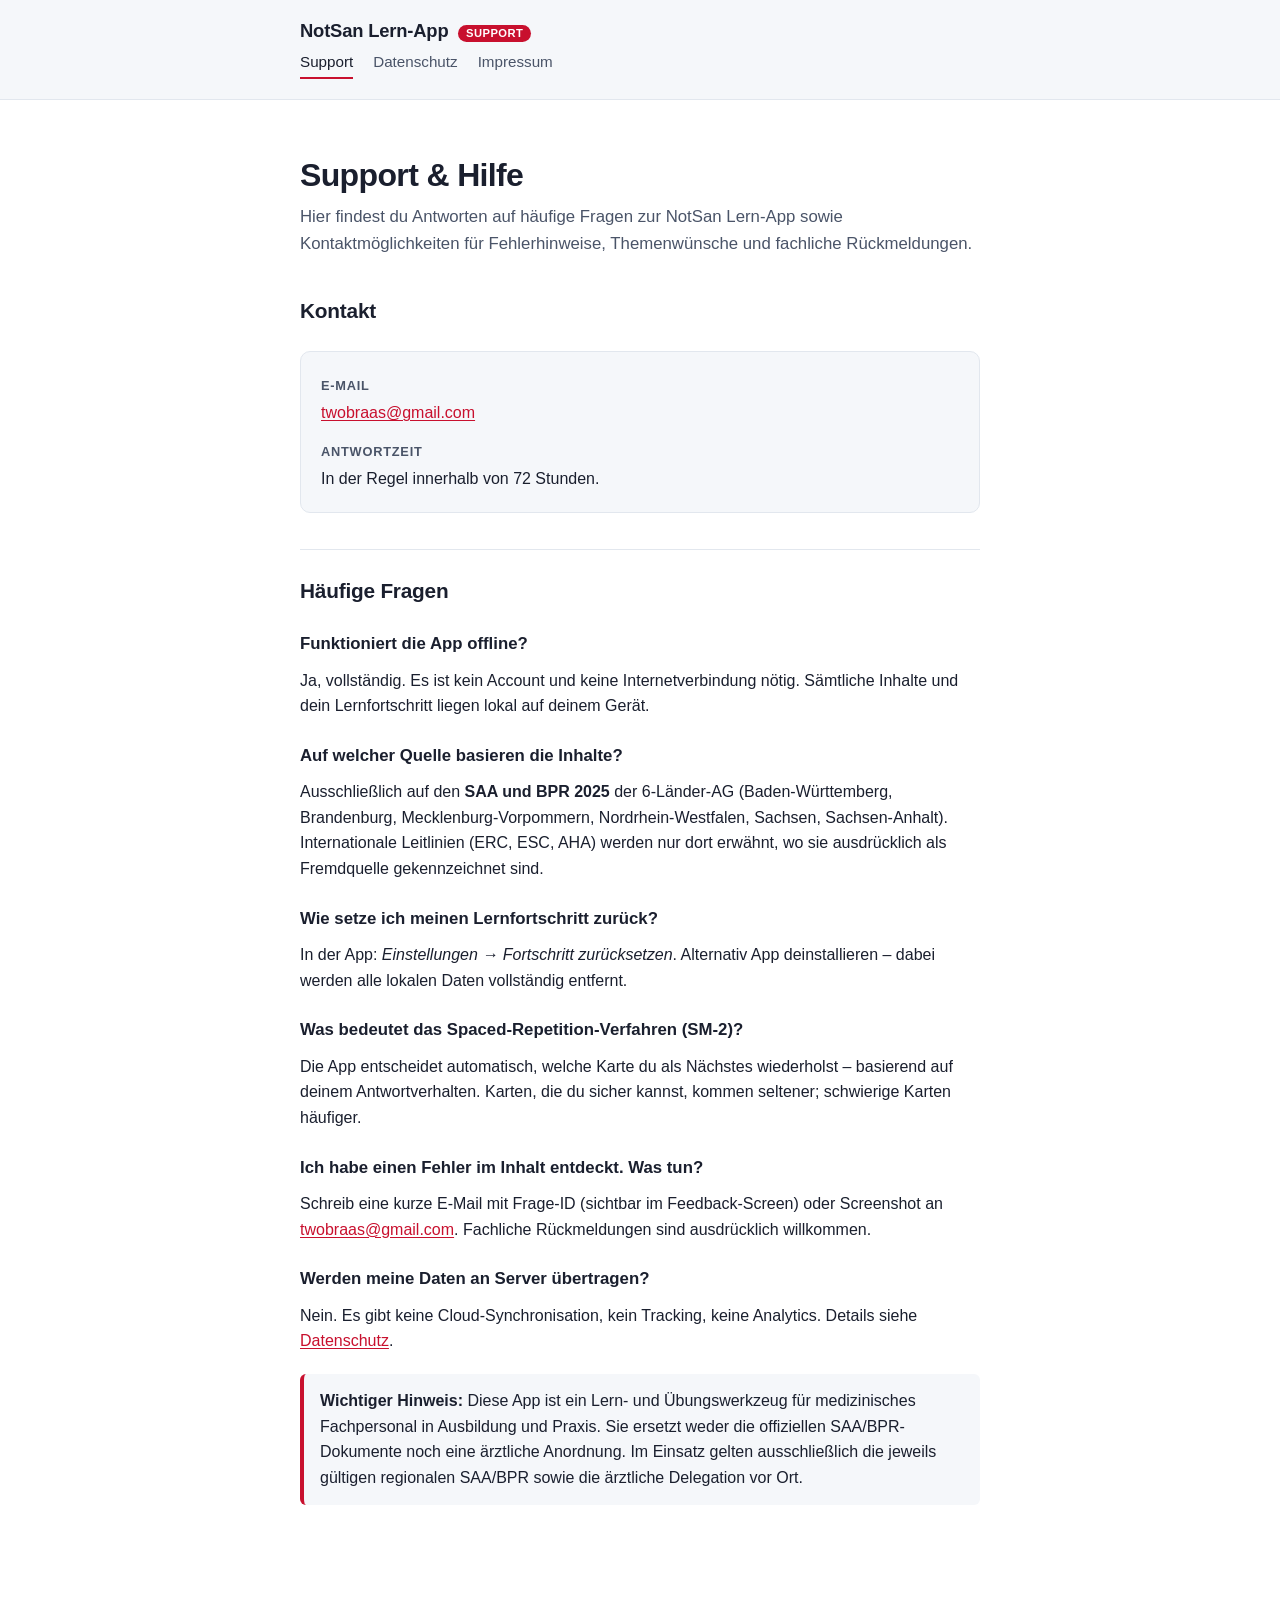
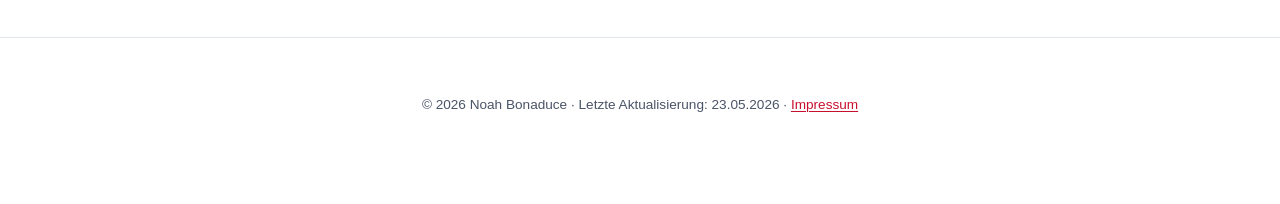
==== index.html @ fb9d1b6b "Add NotSan support site" ====
<!DOCTYPE html>
<html lang="de">
<head>
  <meta charset="UTF-8" />
  <meta name="viewport" content="width=device-width, initial-scale=1.0" />
  <meta name="description" content="Support und Hilfe für die NotSan Lern-App – Lern-App für Notfallsanitäter nach SAA/BPR 2025." />
  <meta name="robots" content="index, follow" />
  <meta name="theme-color" content="#c8102e" />
  <title>Support – NotSan Lern-App</title>
  <link rel="stylesheet" href="style.css" />
</head>
<body>
  <header class="site-header">
    <div class="container">
      <h1 class="site-title">
        NotSan Lern-App
        <span class="badge">Support</span>
      </h1>
      <nav class="site-nav" aria-label="Hauptnavigation">
        <a href="index.html" aria-current="page">Support</a>
        <a href="datenschutz.html">Datenschutz</a>
        <a href="impressum.html">Impressum</a>
      </nav>
    </div>
  </header>

  <main class="container">
    <h1>Support &amp; Hilfe</h1>
    <p class="lead">
      Hier findest du Antworten auf häufige Fragen zur NotSan Lern-App
      sowie Kontaktmöglichkeiten für Fehlerhinweise, Themenwünsche und
      fachliche Rückmeldungen.
    </p>

    <h2>Kontakt</h2>
    <div class="contact-card">
      <p class="contact-label">E-Mail</p>
      <p><a href="mailto:twobraas@gmail.com">twobraas@gmail.com</a></p>
      <p class="contact-label" style="margin-top:1rem;">Antwortzeit</p>
      <p>In der Regel innerhalb von 72 Stunden.</p>
    </div>

    <h2>Häufige Fragen</h2>

    <h3>Funktioniert die App offline?</h3>
    <p>
      Ja, vollständig. Es ist kein Account und keine Internetverbindung
      nötig. Sämtliche Inhalte und dein Lernfortschritt liegen lokal auf
      deinem Gerät.
    </p>

    <h3>Auf welcher Quelle basieren die Inhalte?</h3>
    <p>
      Ausschließlich auf den <strong>SAA und BPR 2025</strong> der
      6-Länder-AG (Baden-Württemberg, Brandenburg, Mecklenburg-Vorpommern,
      Nordrhein-Westfalen, Sachsen, Sachsen-Anhalt). Internationale
      Leitlinien (ERC, ESC, AHA) werden nur dort erwähnt, wo sie ausdrücklich
      als Fremdquelle gekennzeichnet sind.
    </p>

    <h3>Wie setze ich meinen Lernfortschritt zurück?</h3>
    <p>
      In der App: <em>Einstellungen → Fortschritt zurücksetzen</em>.
      Alternativ App deinstallieren – dabei werden alle lokalen Daten
      vollständig entfernt.
    </p>

    <h3>Was bedeutet das Spaced-Repetition-Verfahren (SM-2)?</h3>
    <p>
      Die App entscheidet automatisch, welche Karte du als Nächstes
      wiederholst – basierend auf deinem Antwortverhalten. Karten, die du
      sicher kannst, kommen seltener; schwierige Karten häufiger.
    </p>

    <h3>Ich habe einen Fehler im Inhalt entdeckt. Was tun?</h3>
    <p>
      Schreib eine kurze E-Mail mit Frage-ID (sichtbar im Feedback-Screen)
      oder Screenshot an
      <a href="mailto:twobraas@gmail.com">twobraas@gmail.com</a>.
      Fachliche Rückmeldungen sind ausdrücklich willkommen.
    </p>

    <h3>Werden meine Daten an Server übertragen?</h3>
    <p>
      Nein. Es gibt keine Cloud-Synchronisation, kein Tracking, keine
      Analytics. Details siehe <a href="datenschutz.html">Datenschutz</a>.
    </p>

    <div class="callout">
      <strong>Wichtiger Hinweis:</strong>
      Diese App ist ein Lern- und Übungswerkzeug für medizinisches
      Fachpersonal in Ausbildung und Praxis. Sie ersetzt weder die
      offiziellen SAA/BPR-Dokumente noch eine ärztliche Anordnung. Im
      Einsatz gelten ausschließlich die jeweils gültigen regionalen
      SAA/BPR sowie die ärztliche Delegation vor Ort.
    </div>
  </main>

  <footer class="site-footer">
    <div class="container">
      © 2026 Noah Bonaduce · Letzte Aktualisierung: 23.05.2026 ·
      <a href="impressum.html">Impressum</a>
    </div>
  </footer>
</body>
</html>
---- style.css ----
:root {
  --color-bg: #ffffff;
  --color-bg-soft: #f5f7fa;
  --color-text: #1a1f2e;
  --color-text-soft: #4a5468;
  --color-accent: #c8102e;
  --color-accent-dark: #a00d24;
  --color-border: #e2e7ee;
  --color-link: #c8102e;
  --color-code-bg: #f1f4f8;
  --font-sans: -apple-system, BlinkMacSystemFont, "SF Pro Text", "Segoe UI", Roboto, Helvetica, Arial, sans-serif;
  --max-width: 720px;
}

@media (prefers-color-scheme: dark) {
  :root {
    --color-bg: #0e1117;
    --color-bg-soft: #161b22;
    --color-text: #e6edf3;
    --color-text-soft: #9aa5b1;
    --color-border: #30363d;
    --color-link: #ff5566;
    --color-accent: #ff5566;
    --color-accent-dark: #c8102e;
    --color-code-bg: #1c2128;
  }
}

* {
  box-sizing: border-box;
}

html {
  -webkit-text-size-adjust: 100%;
}

body {
  font-family: var(--font-sans);
  background: var(--color-bg);
  color: var(--color-text);
  line-height: 1.6;
  margin: 0;
  padding: 0;
}

.container {
  max-width: var(--max-width);
  margin: 0 auto;
  padding: 2rem 1.25rem 4rem;
}

header.site-header {
  border-bottom: 1px solid var(--color-border);
  background: var(--color-bg-soft);
  padding: 1.25rem 0;
}

header.site-header .container {
  padding-top: 0;
  padding-bottom: 0;
}

.site-title {
  display: flex;
  align-items: baseline;
  gap: 0.6rem;
  margin: 0;
  font-size: 1.15rem;
  font-weight: 700;
  letter-spacing: -0.01em;
}

.site-title .badge {
  display: inline-block;
  font-size: 0.7rem;
  font-weight: 600;
  background: var(--color-accent);
  color: #ffffff;
  padding: 0.1rem 0.5rem;
  border-radius: 999px;
  letter-spacing: 0.04em;
  text-transform: uppercase;
}

nav.site-nav {
  margin-top: 0.5rem;
  display: flex;
  gap: 1.25rem;
  font-size: 0.95rem;
}

nav.site-nav a {
  color: var(--color-text-soft);
  text-decoration: none;
  border-bottom: 2px solid transparent;
  padding-bottom: 0.15rem;
}

nav.site-nav a:hover,
nav.site-nav a[aria-current="page"] {
  color: var(--color-text);
  border-bottom-color: var(--color-accent);
}

h1 {
  font-size: 2rem;
  margin: 1.5rem 0 0.5rem;
  letter-spacing: -0.02em;
  line-height: 1.2;
}

h2 {
  font-size: 1.3rem;
  margin: 2.25rem 0 0.5rem;
  letter-spacing: -0.01em;
  border-top: 1px solid var(--color-border);
  padding-top: 1.5rem;
}

h2:first-of-type {
  border-top: none;
  padding-top: 0;
}

h3 {
  font-size: 1.05rem;
  margin: 1.5rem 0 0.25rem;
}

p, ul, ol {
  margin: 0.6rem 0;
}

ul, ol {
  padding-left: 1.4rem;
}

li {
  margin: 0.3rem 0;
}

a {
  color: var(--color-link);
  text-decoration: underline;
  text-underline-offset: 2px;
}

a:hover {
  text-decoration: none;
}

.lead {
  font-size: 1.05rem;
  color: var(--color-text-soft);
  margin-bottom: 1.5rem;
}

.meta {
  color: var(--color-text-soft);
  font-size: 0.9rem;
  margin: 0.25rem 0 1.5rem;
}

.callout {
  background: var(--color-bg-soft);
  border-left: 4px solid var(--color-accent);
  border-radius: 6px;
  padding: 0.9rem 1rem;
  margin: 1.25rem 0;
}

.callout strong {
  color: var(--color-text);
}

.contact-card {
  background: var(--color-bg-soft);
  border: 1px solid var(--color-border);
  border-radius: 10px;
  padding: 1.25rem 1.25rem 1rem;
  margin: 1.5rem 0;
}

.contact-card p {
  margin: 0.25rem 0;
}

.contact-label {
  font-size: 0.8rem;
  text-transform: uppercase;
  letter-spacing: 0.06em;
  color: var(--color-text-soft);
  font-weight: 600;
}

code {
  font-family: ui-monospace, SFMono-Regular, Menlo, Consolas, monospace;
  background: var(--color-code-bg);
  padding: 0.1rem 0.35rem;
  border-radius: 4px;
  font-size: 0.9em;
}

footer.site-footer {
  border-top: 1px solid var(--color-border);
  margin-top: 3rem;
  padding: 1.5rem 0;
  font-size: 0.85rem;
  color: var(--color-text-soft);
  text-align: center;
}

@media (max-width: 480px) {
  .container { padding: 1.5rem 1rem 3rem; }
  h1 { font-size: 1.65rem; }
  h2 { font-size: 1.15rem; }
}
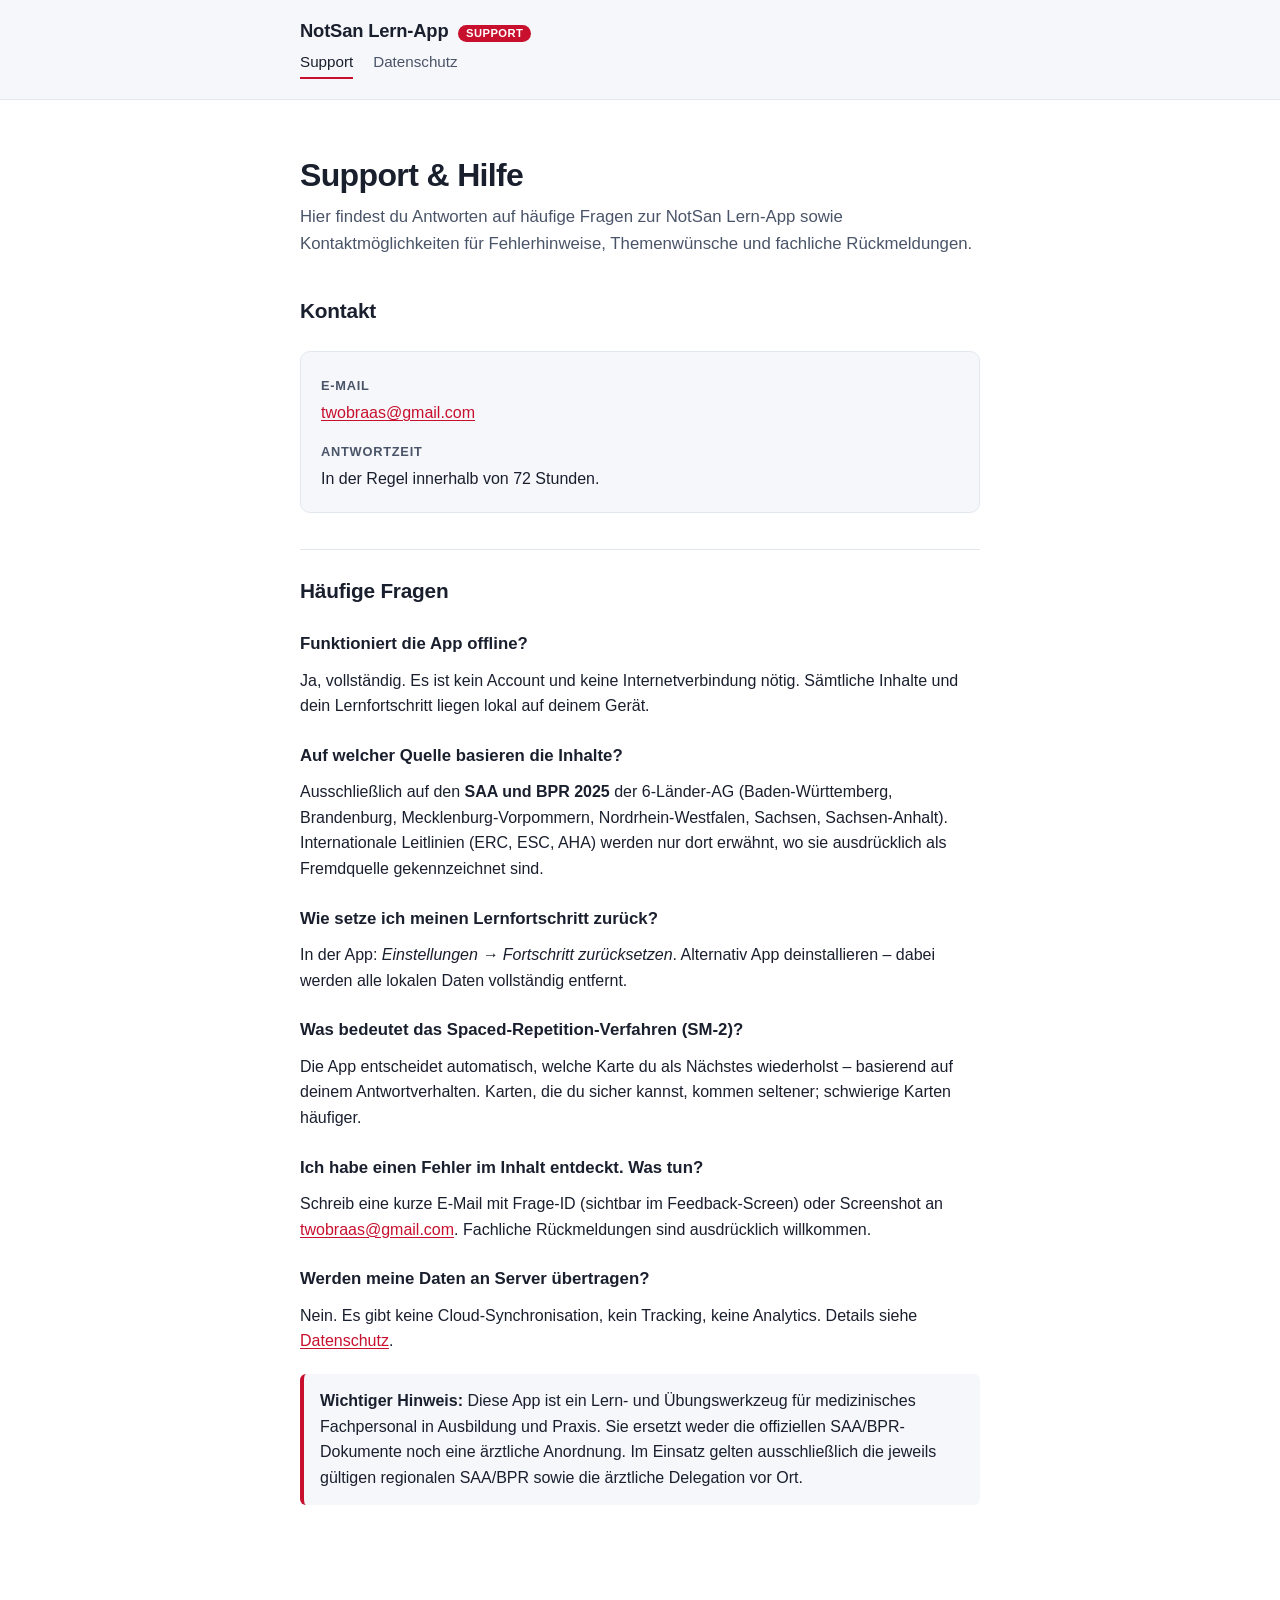
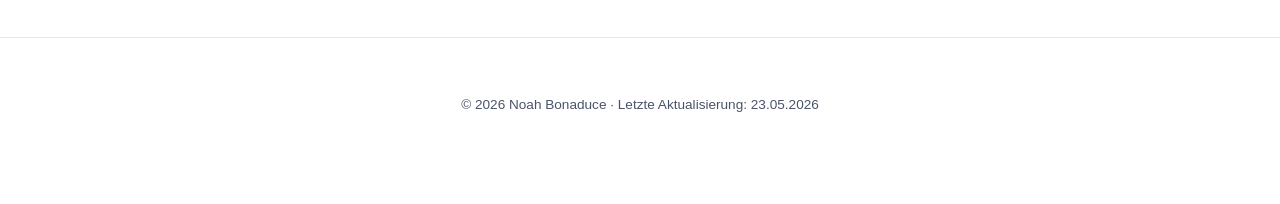
==== commit 33206bf8: "Remove public legal placeholders" ====
--- a/index.html
+++ b/index.html
@@ -19,7 +19,6 @@
       <nav class="site-nav" aria-label="Hauptnavigation">
         <a href="index.html" aria-current="page">Support</a>
         <a href="datenschutz.html">Datenschutz</a>
-        <a href="impressum.html">Impressum</a>
       </nav>
     </div>
   </header>
@@ -98,8 +97,7 @@
 
   <footer class="site-footer">
     <div class="container">
-      © 2026 Noah Bonaduce · Letzte Aktualisierung: 23.05.2026 ·
-      <a href="impressum.html">Impressum</a>
+      © 2026 Noah Bonaduce · Letzte Aktualisierung: 23.05.2026
     </div>
   </footer>
 </body>
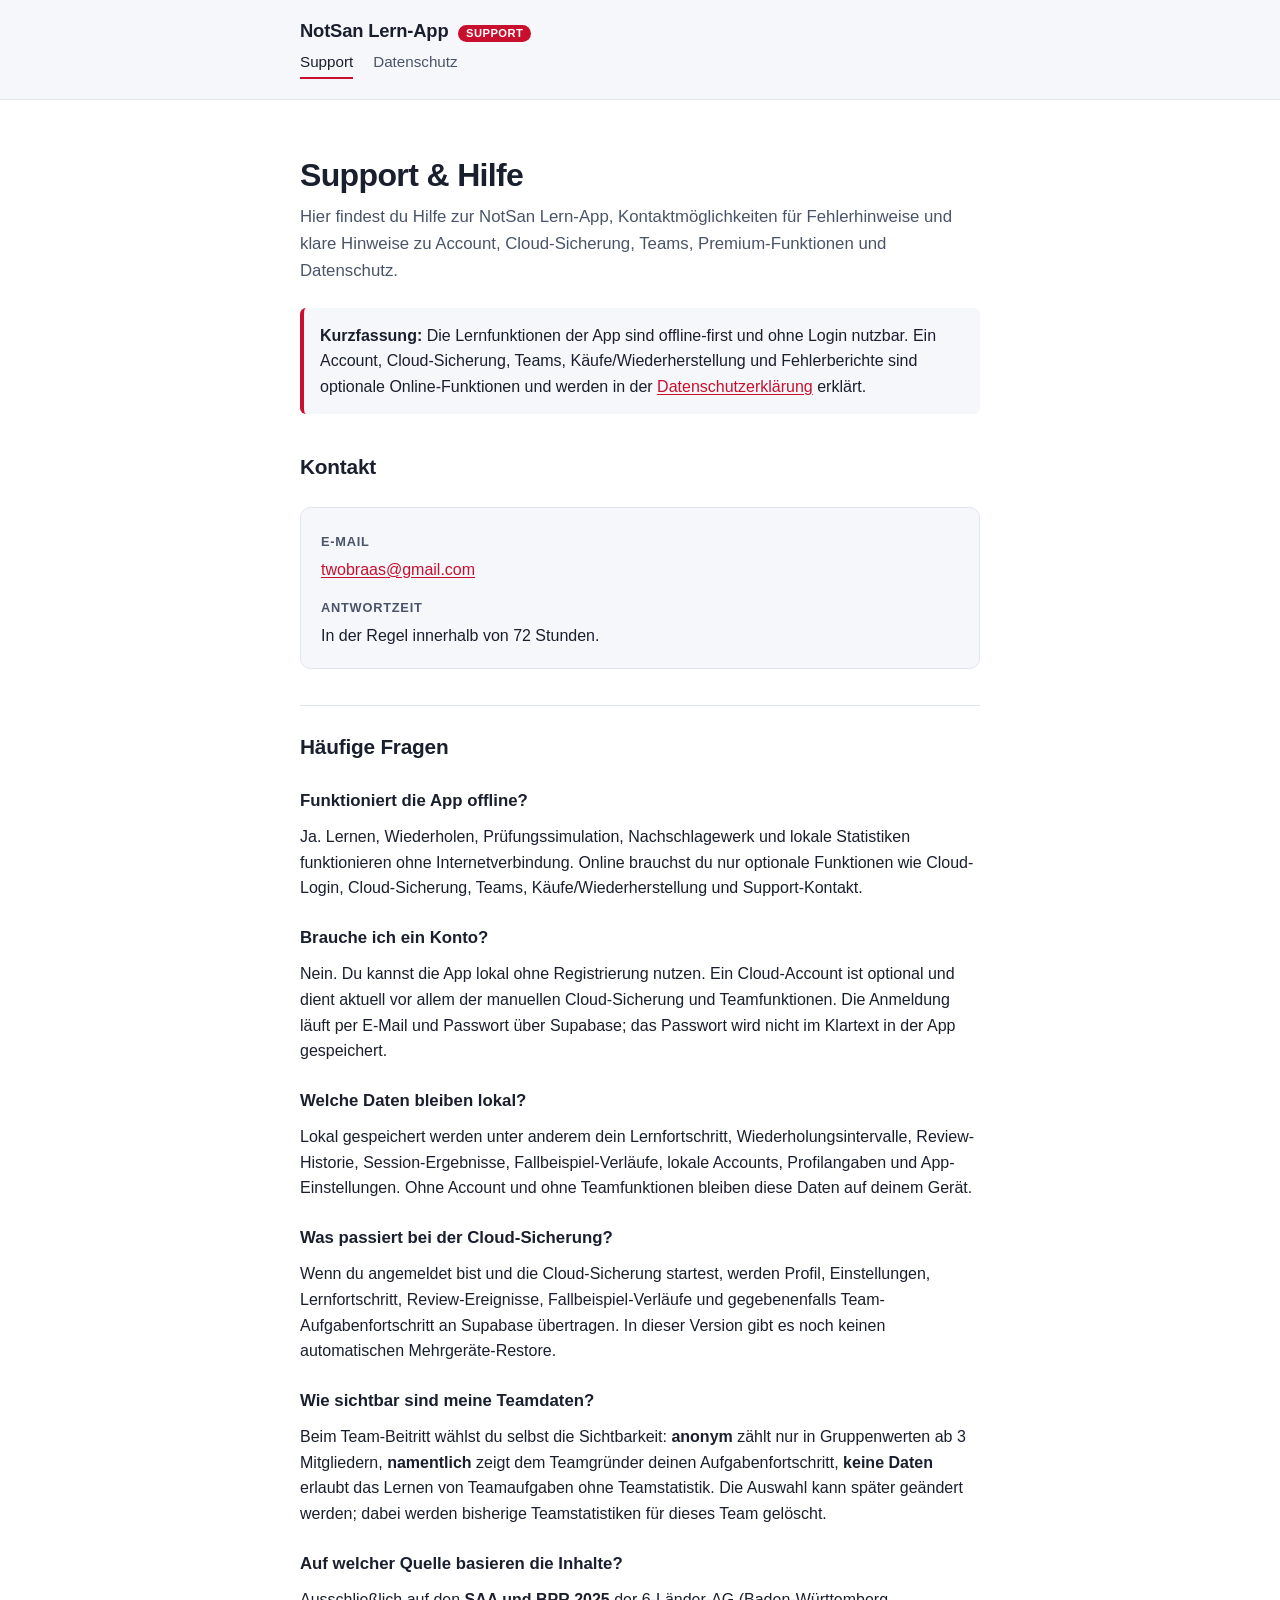
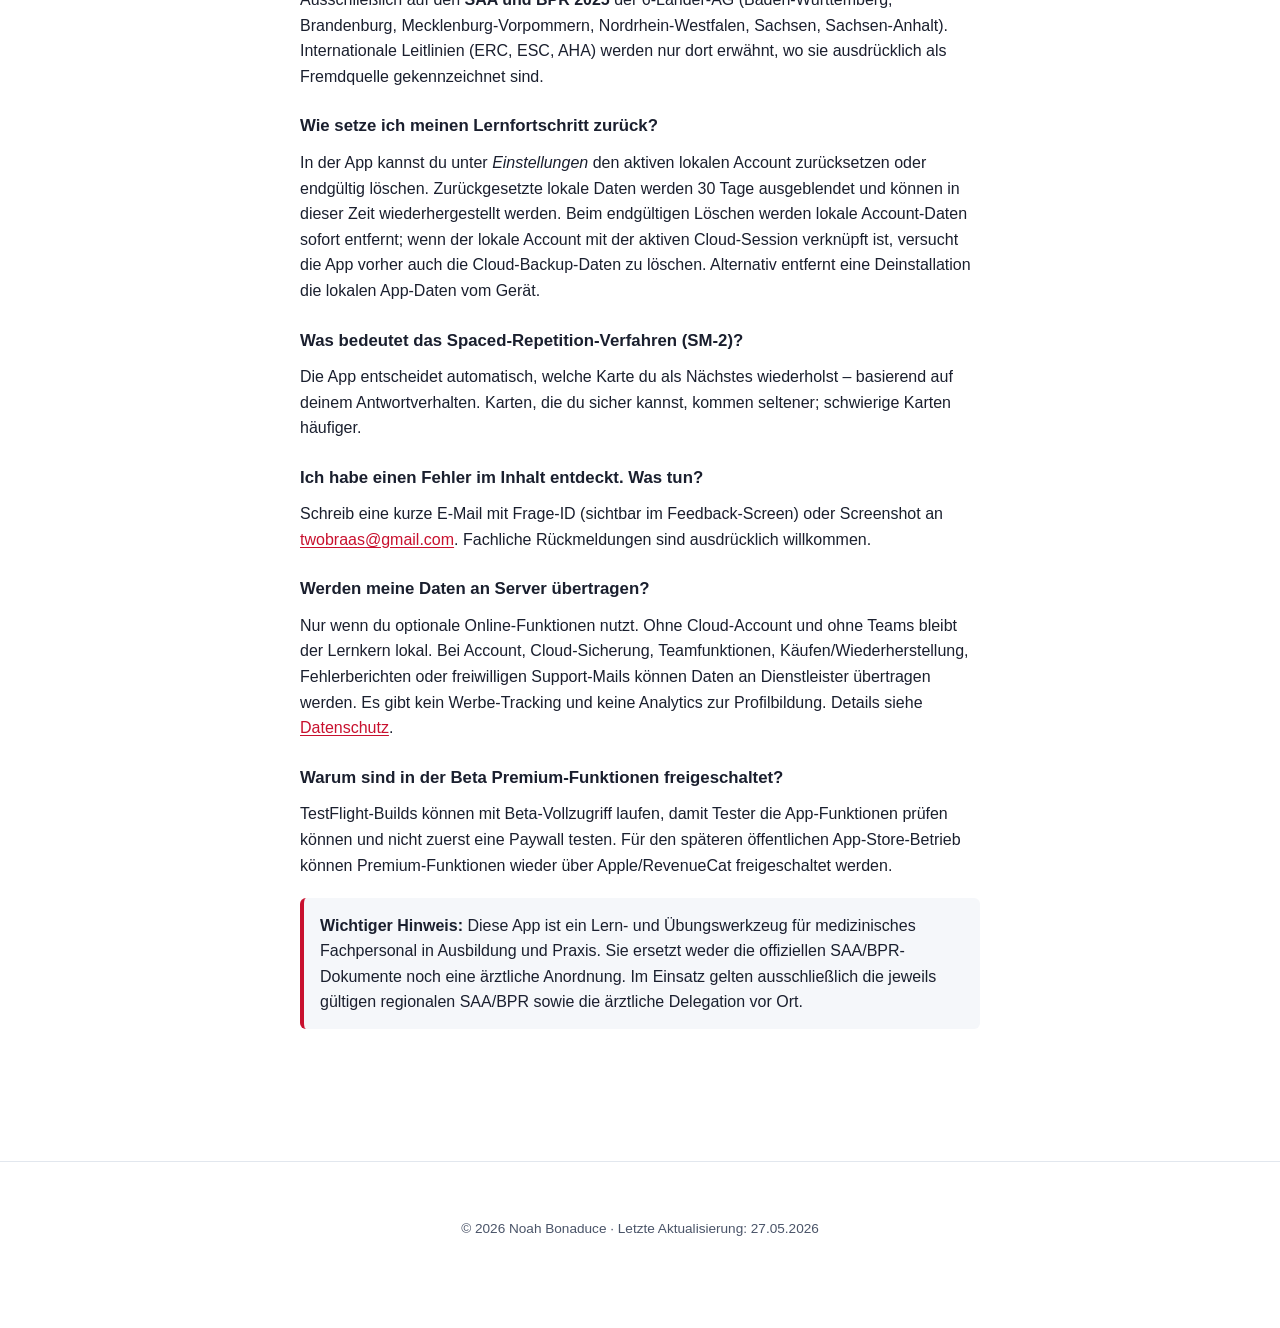
==== commit f6d59194: "Update support and privacy pages" ====
--- a/index.html
+++ b/index.html
@@ -3,7 +3,7 @@
 <head>
   <meta charset="UTF-8" />
   <meta name="viewport" content="width=device-width, initial-scale=1.0" />
-  <meta name="description" content="Support und Hilfe für die NotSan Lern-App – Lern-App für Notfallsanitäter nach SAA/BPR 2025." />
+  <meta name="description" content="Support und Hilfe für die NotSan Lern-App – offline-first Lern-App für Notfallsanitäter nach SAA/BPR 2025 mit optionalem Account, Cloud-Sicherung und Teams." />
   <meta name="robots" content="index, follow" />
   <meta name="theme-color" content="#c8102e" />
   <title>Support – NotSan Lern-App</title>
@@ -26,10 +26,18 @@
   <main class="container">
     <h1>Support &amp; Hilfe</h1>
     <p class="lead">
-      Hier findest du Antworten auf häufige Fragen zur NotSan Lern-App
-      sowie Kontaktmöglichkeiten für Fehlerhinweise, Themenwünsche und
-      fachliche Rückmeldungen.
+      Hier findest du Hilfe zur NotSan Lern-App, Kontaktmöglichkeiten für
+      Fehlerhinweise und klare Hinweise zu Account, Cloud-Sicherung, Teams,
+      Premium-Funktionen und Datenschutz.
     </p>
+
+    <div class="callout">
+      <strong>Kurzfassung:</strong>
+      Die Lernfunktionen der App sind offline-first und ohne Login nutzbar.
+      Ein Account, Cloud-Sicherung, Teams, Käufe/Wiederherstellung und
+      Fehlerberichte sind optionale Online-Funktionen und werden in der
+      <a href="datenschutz.html">Datenschutzerklärung</a> erklärt.
+    </div>
 
     <h2>Kontakt</h2>
     <div class="contact-card">
@@ -43,9 +51,46 @@
 
     <h3>Funktioniert die App offline?</h3>
     <p>
-      Ja, vollständig. Es ist kein Account und keine Internetverbindung
-      nötig. Sämtliche Inhalte und dein Lernfortschritt liegen lokal auf
-      deinem Gerät.
+      Ja. Lernen, Wiederholen, Prüfungssimulation, Nachschlagewerk und lokale
+      Statistiken funktionieren ohne Internetverbindung. Online brauchst du
+      nur optionale Funktionen wie Cloud-Login, Cloud-Sicherung, Teams,
+      Käufe/Wiederherstellung und Support-Kontakt.
+    </p>
+
+    <h3>Brauche ich ein Konto?</h3>
+    <p>
+      Nein. Du kannst die App lokal ohne Registrierung nutzen. Ein
+      Cloud-Account ist optional und dient aktuell vor allem der manuellen
+      Cloud-Sicherung und Teamfunktionen. Die Anmeldung läuft per E-Mail und
+      Passwort über Supabase; das Passwort wird nicht im Klartext in der App
+      gespeichert.
+    </p>
+
+    <h3>Welche Daten bleiben lokal?</h3>
+    <p>
+      Lokal gespeichert werden unter anderem dein Lernfortschritt,
+      Wiederholungsintervalle, Review-Historie, Session-Ergebnisse,
+      Fallbeispiel-Verläufe, lokale Accounts, Profilangaben und
+      App-Einstellungen. Ohne Account und ohne Teamfunktionen bleiben diese
+      Daten auf deinem Gerät.
+    </p>
+
+    <h3>Was passiert bei der Cloud-Sicherung?</h3>
+    <p>
+      Wenn du angemeldet bist und die Cloud-Sicherung startest, werden Profil,
+      Einstellungen, Lernfortschritt, Review-Ereignisse, Fallbeispiel-Verläufe
+      und gegebenenfalls Team-Aufgabenfortschritt an Supabase übertragen. In
+      dieser Version gibt es noch keinen automatischen Mehrgeräte-Restore.
+    </p>
+
+    <h3>Wie sichtbar sind meine Teamdaten?</h3>
+    <p>
+      Beim Team-Beitritt wählst du selbst die Sichtbarkeit:
+      <strong>anonym</strong> zählt nur in Gruppenwerten ab 3 Mitgliedern,
+      <strong>namentlich</strong> zeigt dem Teamgründer deinen
+      Aufgabenfortschritt, <strong>keine Daten</strong> erlaubt das Lernen von
+      Teamaufgaben ohne Teamstatistik. Die Auswahl kann später geändert werden;
+      dabei werden bisherige Teamstatistiken für dieses Team gelöscht.
     </p>
 
     <h3>Auf welcher Quelle basieren die Inhalte?</h3>
@@ -59,9 +104,13 @@
 
     <h3>Wie setze ich meinen Lernfortschritt zurück?</h3>
     <p>
-      In der App: <em>Einstellungen → Fortschritt zurücksetzen</em>.
-      Alternativ App deinstallieren – dabei werden alle lokalen Daten
-      vollständig entfernt.
+      In der App kannst du unter <em>Einstellungen</em> den aktiven lokalen
+      Account zurücksetzen oder endgültig löschen. Zurückgesetzte lokale Daten
+      werden 30 Tage ausgeblendet und können in dieser Zeit wiederhergestellt
+      werden. Beim endgültigen Löschen werden lokale Account-Daten sofort
+      entfernt; wenn der lokale Account mit der aktiven Cloud-Session verknüpft
+      ist, versucht die App vorher auch die Cloud-Backup-Daten zu löschen.
+      Alternativ entfernt eine Deinstallation die lokalen App-Daten vom Gerät.
     </p>
 
     <h3>Was bedeutet das Spaced-Repetition-Verfahren (SM-2)?</h3>
@@ -81,8 +130,20 @@
 
     <h3>Werden meine Daten an Server übertragen?</h3>
     <p>
-      Nein. Es gibt keine Cloud-Synchronisation, kein Tracking, keine
-      Analytics. Details siehe <a href="datenschutz.html">Datenschutz</a>.
+      Nur wenn du optionale Online-Funktionen nutzt. Ohne Cloud-Account und
+      ohne Teams bleibt der Lernkern lokal. Bei Account, Cloud-Sicherung,
+      Teamfunktionen, Käufen/Wiederherstellung, Fehlerberichten oder
+      freiwilligen Support-Mails können Daten an Dienstleister übertragen
+      werden. Es gibt kein Werbe-Tracking und keine Analytics zur
+      Profilbildung. Details siehe <a href="datenschutz.html">Datenschutz</a>.
+    </p>
+
+    <h3>Warum sind in der Beta Premium-Funktionen freigeschaltet?</h3>
+    <p>
+      TestFlight-Builds können mit Beta-Vollzugriff laufen, damit Tester die
+      App-Funktionen prüfen können und nicht zuerst eine Paywall testen. Für
+      den späteren öffentlichen App-Store-Betrieb können Premium-Funktionen
+      wieder über Apple/RevenueCat freigeschaltet werden.
     </p>
 
     <div class="callout">
@@ -97,7 +158,7 @@
 
   <footer class="site-footer">
     <div class="container">
-      © 2026 Noah Bonaduce · Letzte Aktualisierung: 23.05.2026
+      © 2026 Noah Bonaduce · Letzte Aktualisierung: 27.05.2026
     </div>
   </footer>
 </body>
